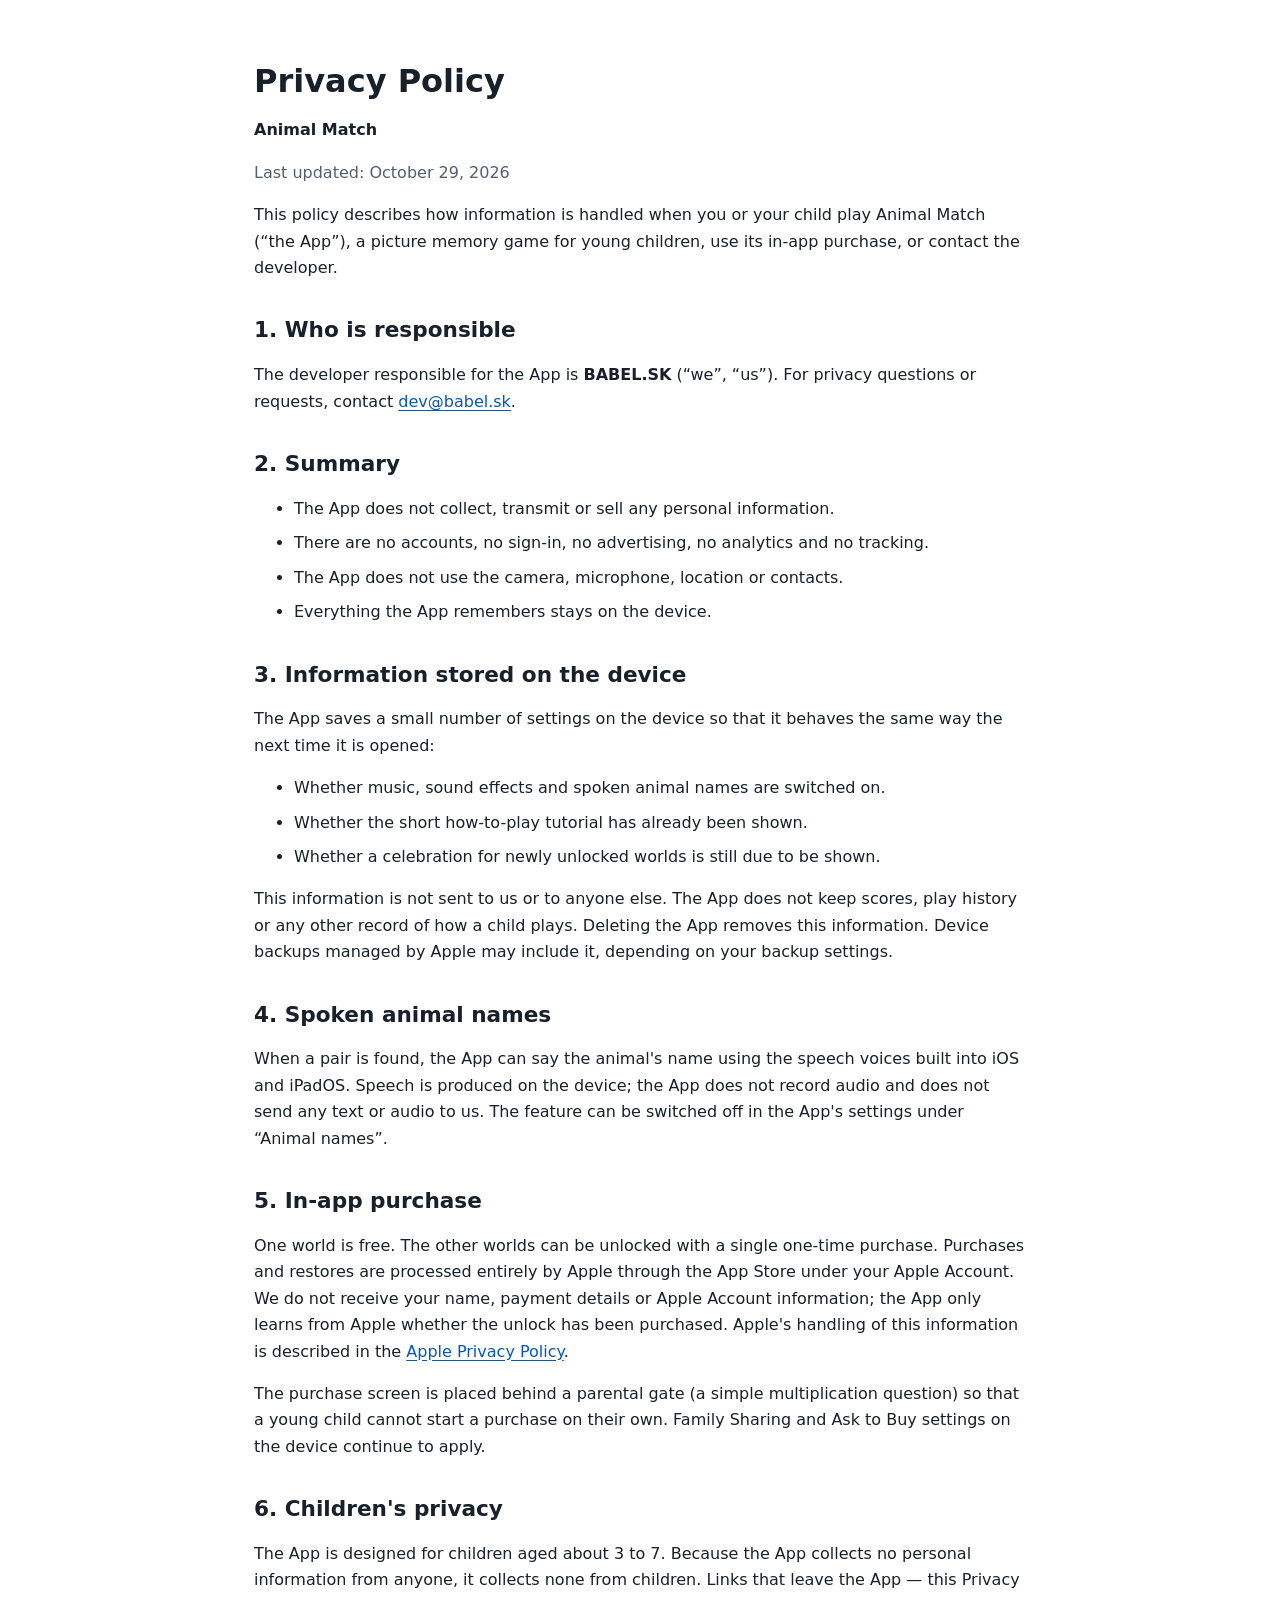
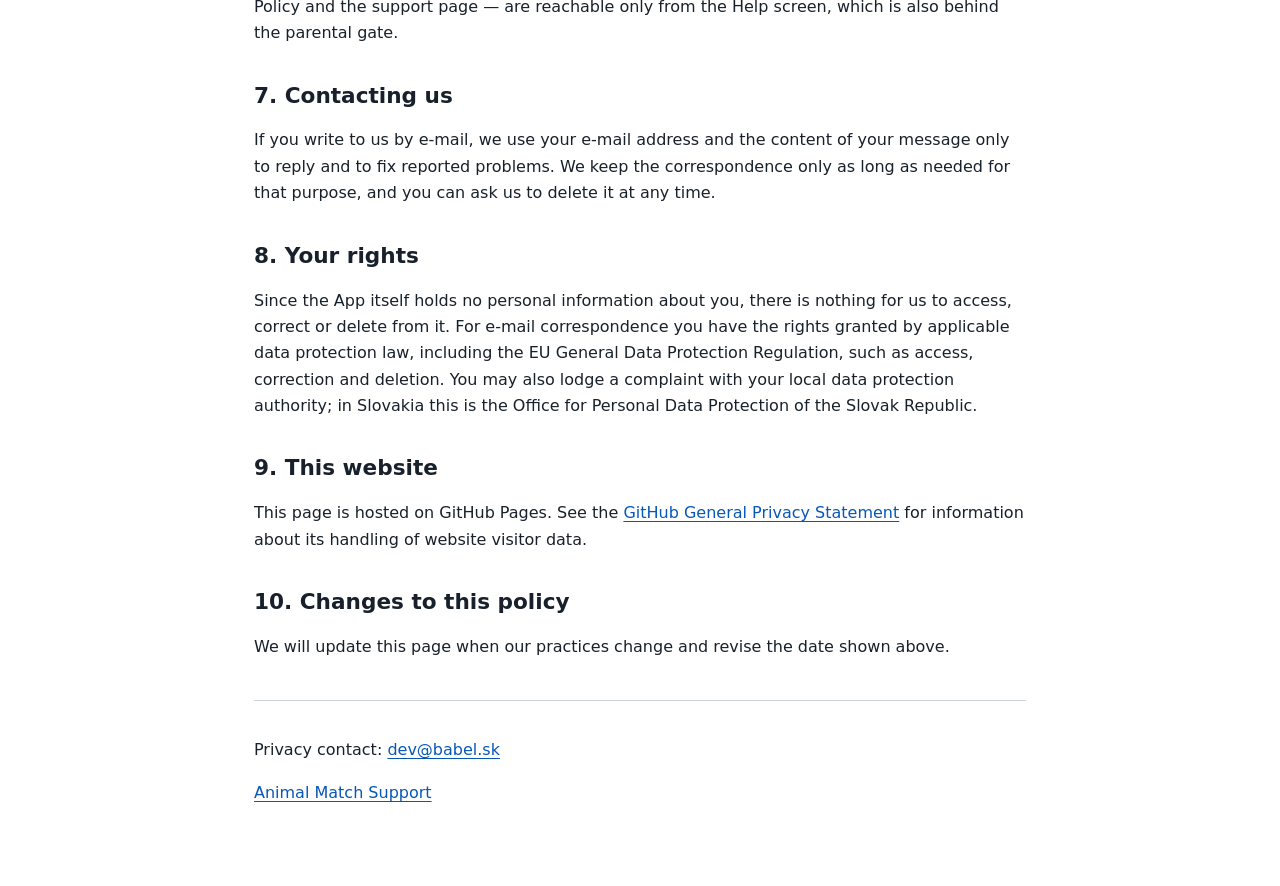
==== AnimalMatch/index.html @ 70a21f9a "Create index.html" ====
<!DOCTYPE html>
<html lang="en">
<head>
    <meta charset="UTF-8">
    <meta name="viewport" content="width=device-width, initial-scale=1">
    <meta name="color-scheme" content="light dark">
    <meta name="description" content="Privacy Policy for Animal Match, a memory game for young children.">
    <title>Privacy Policy — Animal Match</title>
      <style>
          :root {
              color-scheme: light dark;
              font-family: system-ui, -apple-system, BlinkMacSystemFont,
                  "Segoe UI", sans-serif;
              line-height: 1.65;
              background: #ffffff;
              color: #18212b;
          }

          * {
              box-sizing: border-box;
          }

          body {
              margin: 0;
          }

          main {
              max-width: 820px;
              margin: 0 auto;
              padding: 40px 24px 64px;
          }

          h1, h2 {
              line-height: 1.25;
          }

          h1 {
              margin-bottom: 12px;
              font-size: 2rem;
          }

          h2 {
              margin-top: 36px;
              font-size: 1.35rem;
          }

          p, li {
              overflow-wrap: anywhere;
          }

          li + li {
              margin-top: 8px;
          }

          a {
              color: #0757b8;
              text-underline-offset: 3px;
          }

          a:focus-visible {
              outline: 3px solid currentColor;
              outline-offset: 4px;
          }

          .updated {
              color: #526070;
          }

          footer {
              margin-top: 40px;
              padding-top: 20px;
              border-top: 1px solid #ccd3dc;
          }

          @media (prefers-color-scheme: dark) {
              :root {
                  background: #101820;
                  color: #edf2f7;
              }

              a {
                  color: #8bc8ff;
              }

              .updated {
                  color: #b5c1ce;
              }

              footer {
                  border-color: #42505f;
              }
          }
      </style>
</head>
<body>
<main>
    <header>
        <h1>Privacy Policy</h1>
        <p><strong>Animal Match</strong></p>
        <p class="updated">
            Last updated:
            <time datetime="2026-10-29">October 29, 2026</time>
        </p>
    </header>

    <p>
        This policy describes how information is handled when you or your
        child play Animal Match (“the App”), a picture memory game for
        young children, use its in-app purchase, or contact the developer.
    </p>

    <h2>1. Who is responsible</h2>

    <p>
        The developer responsible for the App is
        <strong>BABEL.SK</strong> (“we”, “us”).
        For privacy questions or requests, contact
        <a href="mailto:dev@babel.sk">dev@babel.sk</a>.
    </p>

    <h2>2. Summary</h2>

    <ul>
        <li>The App does not collect, transmit or sell any personal information.</li>
        <li>There are no accounts, no sign-in, no advertising, no analytics and no tracking.</li>
        <li>The App does not use the camera, microphone, location or contacts.</li>
        <li>Everything the App remembers stays on the device.</li>
    </ul>

    <h2>3. Information stored on the device</h2>

    <p>
        The App saves a small number of settings on the device so that it
        behaves the same way the next time it is opened:
    </p>

    <ul>
        <li>Whether music, sound effects and spoken animal names are switched on.</li>
        <li>Whether the short how-to-play tutorial has already been shown.</li>
        <li>Whether a celebration for newly unlocked worlds is still due to be shown.</li>
    </ul>

    <p>
        This information is not sent to us or to anyone else. The App does
        not keep scores, play history or any other record of how a child
        plays. Deleting the App removes this information. Device backups
        managed by Apple may include it, depending on your backup settings.
    </p>

    <h2>4. Spoken animal names</h2>

    <p>
        When a pair is found, the App can say the animal's name using the
        speech voices built into iOS and iPadOS. Speech is produced on the
        device; the App does not record audio and does not send any text or
        audio to us. The feature can be switched off in the App's settings
        under “Animal names”.
    </p>

    <h2>5. In-app purchase</h2>

    <p>
        One world is free. The other worlds can be unlocked with a single
        one-time purchase. Purchases and restores are processed entirely by
        Apple through the App Store under your Apple Account. We do not
        receive your name, payment details or Apple Account information; the
        App only learns from Apple whether the unlock has been purchased.
        Apple's handling of this information is described in the
        <a href="https://www.apple.com/legal/privacy/">Apple Privacy Policy</a>.
    </p>

    <p>
        The purchase screen is placed behind a parental gate (a simple
        multiplication question) so that a young child cannot start a purchase
        on their own. Family Sharing and Ask to Buy settings on the device
        continue to apply.
    </p>

    <h2>6. Children's privacy</h2>

    <p>
        The App is designed for children aged about 3 to 7. Because the App
        collects no personal information from anyone, it collects none from
        children. Links that leave the App — this Privacy Policy and the
        support page — are reachable only from the Help screen, which is
        also behind the parental gate.
    </p>

    <h2>7. Contacting us</h2>

    <p>
        If you write to us by e-mail, we use your e-mail address and the
        content of your message only to reply and to fix reported problems.
        We keep the correspondence only as long as needed for that purpose,
        and you can ask us to delete it at any time.
    </p>

    <h2>8. Your rights</h2>

    <p>
        Since the App itself holds no personal information about you, there
        is nothing for us to access, correct or delete from it. For e-mail
        correspondence you have the rights granted by applicable data
        protection law, including the EU General Data Protection Regulation,
        such as access, correction and deletion. You may also lodge a
        complaint with your local data protection authority; in Slovakia this
        is the Office for Personal Data Protection of the Slovak Republic.
    </p>

    <h2>9. This website</h2>

    <p>
        This page is hosted on GitHub Pages. See the
        <a href="https://docs.github.com/en/site-policy/privacy-policies/github-general-privacy-statement">
            GitHub General Privacy Statement</a>
        for information about its handling of website visitor data.
    </p>

    <h2>10. Changes to this policy</h2>

    <p>
        We will update this page when our practices change and revise the
        date shown above.
    </p>

    <footer>
        <p>
            Privacy contact:
            <a href="mailto:dev@babel.sk">dev@babel.sk</a>
        </p>
        <p><a href="support/">Animal Match Support</a></p>
    </footer>
</main>
</body>
</html>
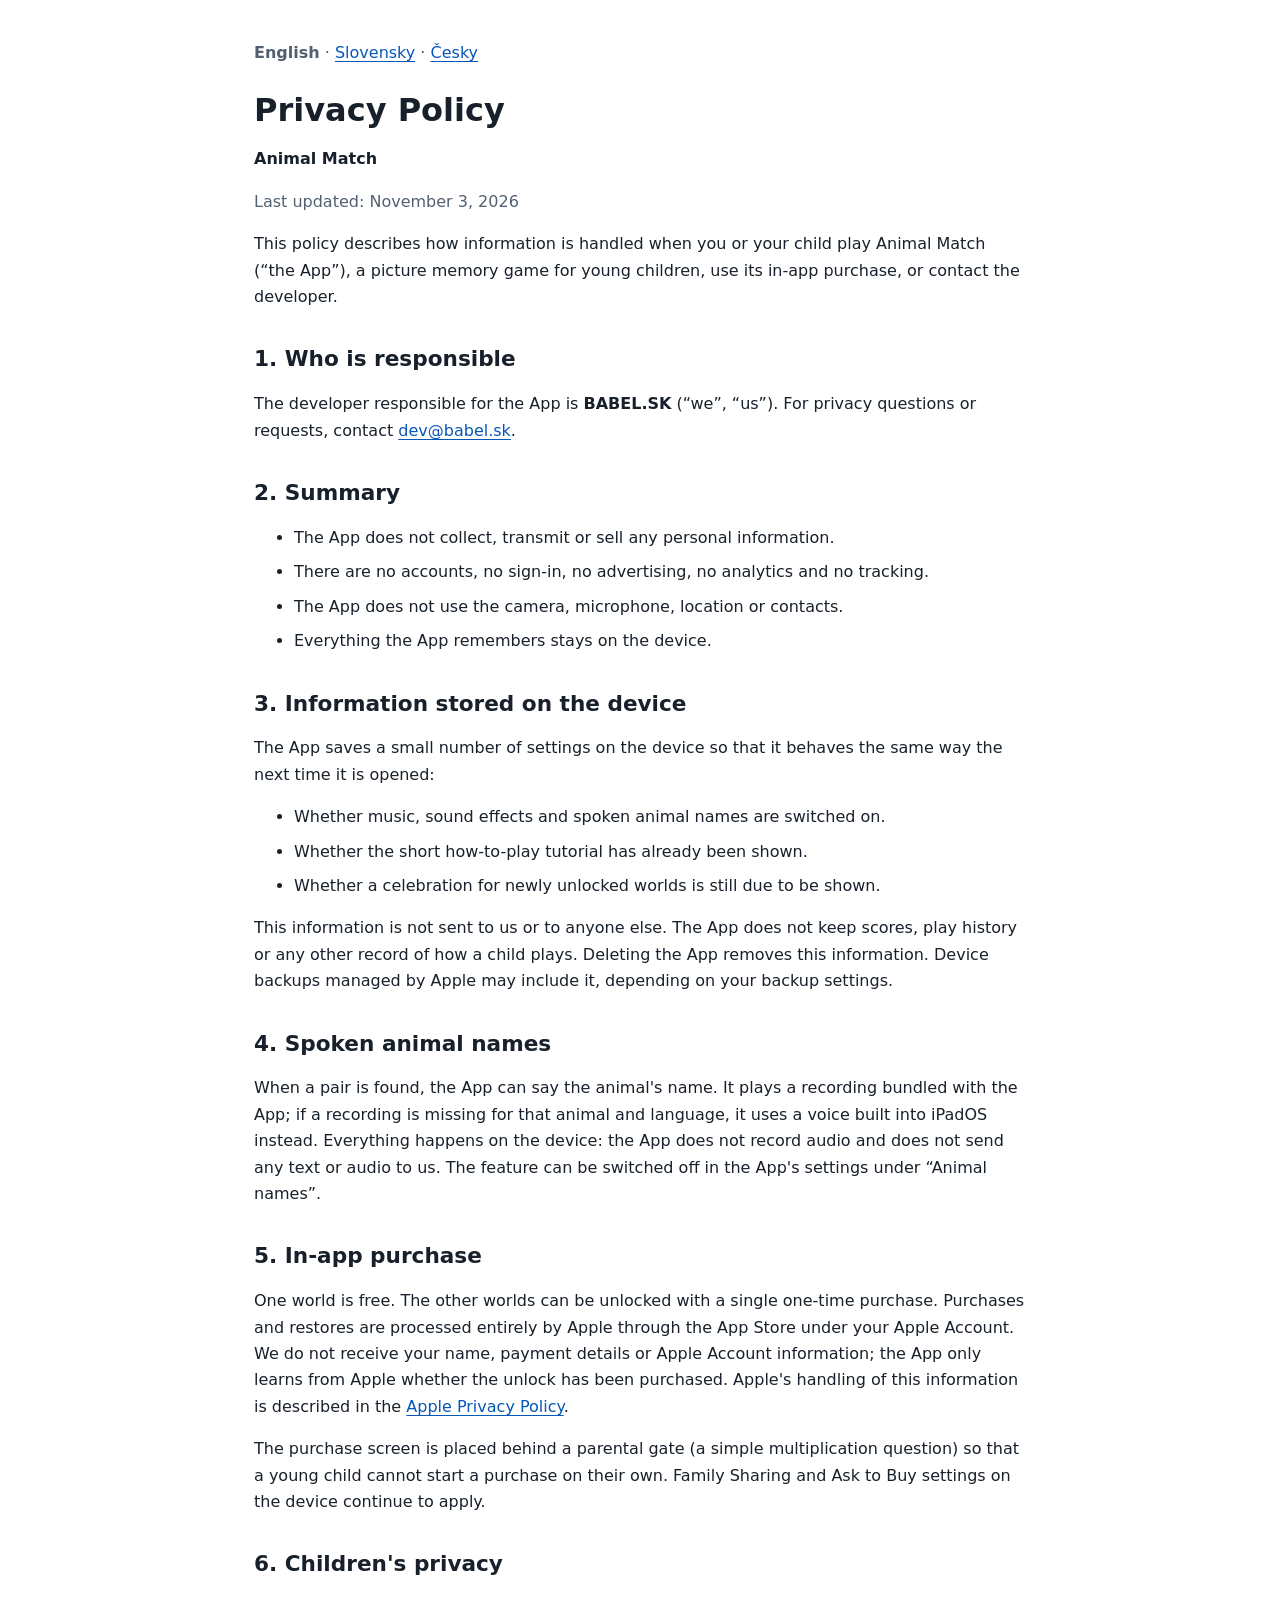
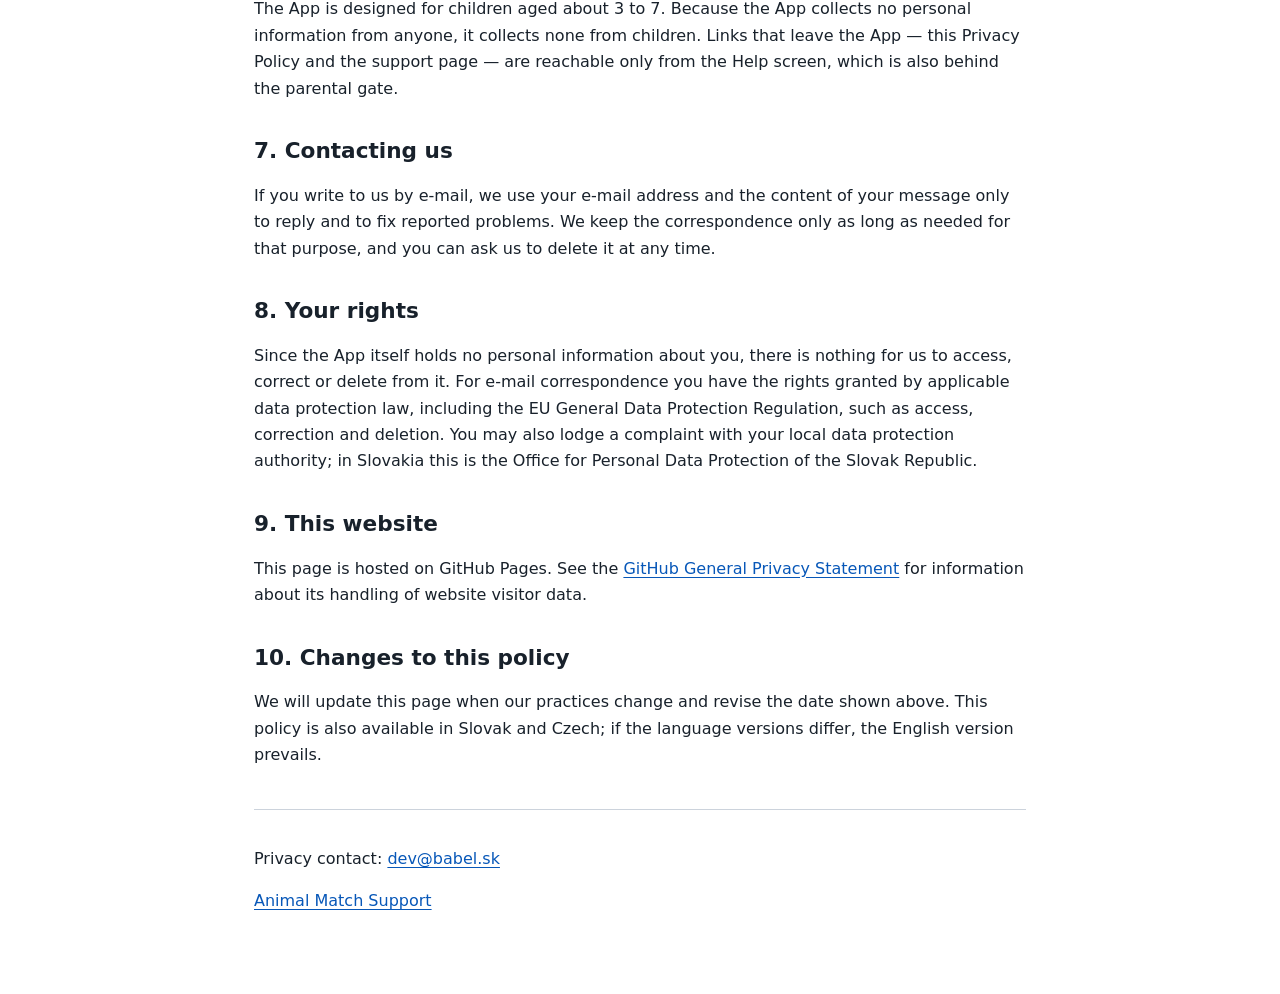
==== commit cc1d6fb5: "Enhance language support and update last updated date Added language navigation and updated last mod" ====
--- a/AnimalMatch/index.html
+++ b/AnimalMatch/index.html
@@ -66,6 +66,11 @@
               color: #526070;
           }
 
+          .languages {
+              margin: 0 0 24px;
+              color: #526070;
+          }
+
           footer {
               margin-top: 40px;
               padding-top: 20px;
@@ -82,7 +87,7 @@
                   color: #8bc8ff;
               }
 
-              .updated {
+              .updated, .languages {
                   color: #b5c1ce;
               }
 
@@ -94,12 +99,18 @@
 </head>
 <body>
 <main>
+    <nav class="languages" aria-label="Language">
+        <strong>English</strong> ·
+        <a href="sk/" hreflang="sk" lang="sk">Slovensky</a> ·
+        <a href="cs/" hreflang="cs" lang="cs">Česky</a>
+    </nav>
+
     <header>
         <h1>Privacy Policy</h1>
         <p><strong>Animal Match</strong></p>
         <p class="updated">
             Last updated:
-            <time datetime="2026-10-29">October 29, 2026</time>
+            <time datetime="2026-11-03">November 3, 2026</time>
         </p>
     </header>
 
@@ -150,10 +161,11 @@
     <h2>4. Spoken animal names</h2>
 
     <p>
-        When a pair is found, the App can say the animal's name using the
-        speech voices built into iOS and iPadOS. Speech is produced on the
-        device; the App does not record audio and does not send any text or
-        audio to us. The feature can be switched off in the App's settings
+        When a pair is found, the App can say the animal's name. It plays a
+        recording bundled with the App; if a recording is missing for that
+        animal and language, it uses a voice built into iPadOS instead.
+        Everything happens on the device: the App does not record audio and
+        does not send any text or audio to us. The feature can be switched off in the App's settings
         under “Animal names”.
     </p>
 
@@ -220,7 +232,8 @@
 
     <p>
         We will update this page when our practices change and revise the
-        date shown above.
+        date shown above. This policy is also available in Slovak and Czech;
+        if the language versions differ, the English version prevails.
     </p>
 
     <footer>
